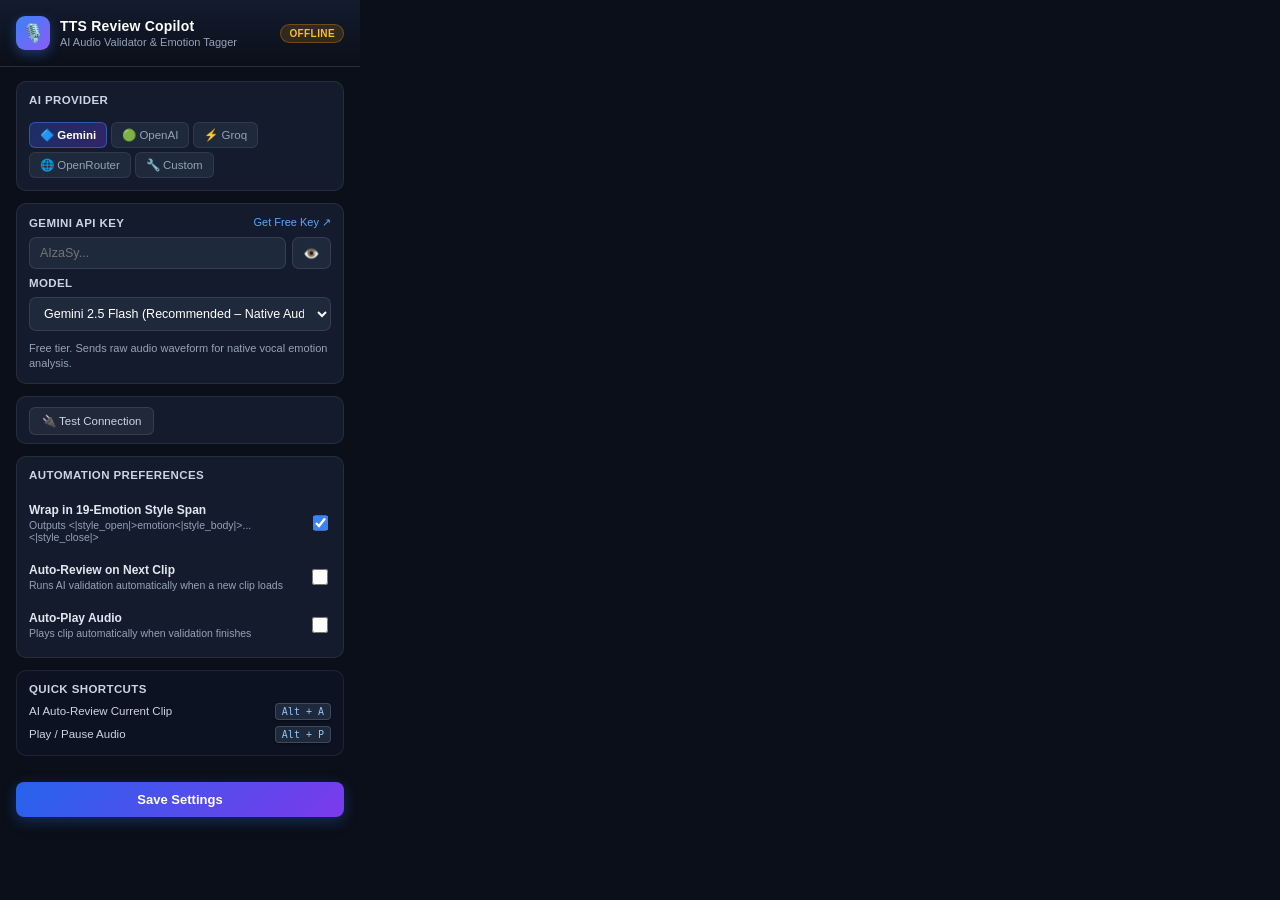
==== popup/popup.html @ 8e85fcc0 "Initial commit: TTS browser extension Co-Authored-By: Claude Opus 4.8 <noreply@anthropic.com>" ====
<!DOCTYPE html>
<html lang="en">
<head>
  <meta charset="UTF-8">
  <meta name="viewport" content="width=device-width, initial-scale=1.0">
  <title>TTS Review AI Assistant</title>
  <link rel="stylesheet" href="popup.css">
</head>
<body>
  <div class="popup-container">
    <!-- Header -->
    <header class="popup-header">
      <div class="header-logo-row">
        <div class="logo-icon">🎙️</div>
        <div>
          <h1 class="header-title">TTS Review Copilot</h1>
          <p class="header-subtitle">AI Audio Validator & Emotion Tagger</p>
        </div>
      </div>
      <div id="status-pill" class="status-pill offline">Offline</div>
    </header>

    <!-- Main Content -->
    <main class="popup-body">

      <!-- Provider Tabs -->
      <section class="card provider-card">
        <div class="card-label" style="margin-bottom: 8px;">AI Provider</div>
        <div class="provider-tabs" id="provider-tabs">
          <button class="provider-tab active" data-provider="gemini">🔷 Gemini</button>
          <button class="provider-tab" data-provider="openai">🟢 OpenAI</button>
          <button class="provider-tab" data-provider="groq">⚡ Groq</button>
          <button class="provider-tab" data-provider="openrouter">🌐 OpenRouter</button>
          <button class="provider-tab" data-provider="custom">🔧 Custom</button>
        </div>
      </section>

      <!-- Gemini Config -->
      <section class="card provider-config" id="config-gemini">
        <div class="card-header">
          <label class="card-label">Gemini API Key</label>
          <a href="https://aistudio.google.com/app/apikey" target="_blank" class="link-small">Get Free Key ↗</a>
        </div>
        <div class="input-with-button">
          <input type="password" id="gemini-key" placeholder="AIzaSy..." autocomplete="off">
          <button type="button" class="btn-icon toggle-vis" data-target="gemini-key">👁️</button>
        </div>
        <label class="card-label" for="gemini-model">Model</label>
        <select id="gemini-model" class="custom-select">
          <option value="gemini-2.5-flash">Gemini 2.5 Flash (Recommended – Native Audio)</option>
          <option value="gemini-2.0-flash">Gemini 2.0 Flash</option>
          <option value="gemini-1.5-flash">Gemini 1.5 Flash</option>
        </select>
        <p class="card-hint">Free tier. Sends raw audio waveform for native vocal emotion analysis.</p>
      </section>

      <!-- OpenAI Config -->
      <section class="card provider-config" id="config-openai" style="display:none;">
        <div class="card-header">
          <label class="card-label">OpenAI API Key</label>
          <a href="https://platform.openai.com/api-keys" target="_blank" class="link-small">Get Key ↗</a>
        </div>
        <div class="input-with-button">
          <input type="password" id="openai-key" placeholder="sk-..." autocomplete="off">
          <button type="button" class="btn-icon toggle-vis" data-target="openai-key">👁️</button>
        </div>
        <label class="card-label" for="openai-model">Model</label>
        <select id="openai-model" class="custom-select">
          <option value="gpt-4o-audio-preview">GPT-4o Audio Preview (Native Audio Input)</option>
          <option value="gpt-4o">GPT-4o</option>
          <option value="gpt-4o-mini">GPT-4o Mini</option>
          <option value="gpt-4.1-mini">GPT-4.1 Mini</option>
        </select>
        <p class="card-hint">gpt-4o-audio-preview supports native audio input for emotion detection.</p>
      </section>

      <!-- Groq Config -->
      <section class="card provider-config" id="config-groq" style="display:none;">
        <div class="card-header">
          <label class="card-label">Groq API Key</label>
          <a href="https://console.groq.com/keys" target="_blank" class="link-small">Get Free Key ↗</a>
        </div>
        <div class="input-with-button">
          <input type="password" id="groq-key" placeholder="gsk_..." autocomplete="off">
          <button type="button" class="btn-icon toggle-vis" data-target="groq-key">👁️</button>
        </div>
        <label class="card-label" for="groq-model">Model</label>
        <select id="groq-model" class="custom-select">
          <option value="llama-3.3-70b-versatile">Llama 3.3 70B Versatile</option>
          <option value="llama-3.1-8b-instant">Llama 3.1 8B Instant (Fastest)</option>
          <option value="gemma2-9b-it">Gemma 2 9B</option>
          <option value="mixtral-8x7b-32768">Mixtral 8x7B</option>
        </select>
        <p class="card-hint">Ultra-fast inference. Audio auto-transcribed via Whisper Large v3, then formatted by LLM.</p>
      </section>

      <!-- OpenRouter Config -->
      <section class="card provider-config" id="config-openrouter" style="display:none;">
        <div class="card-header">
          <label class="card-label">OpenRouter API Key</label>
          <a href="https://openrouter.ai/keys" target="_blank" class="link-small">Get Key ↗</a>
        </div>
        <div class="input-with-button">
          <input type="password" id="openrouter-key" placeholder="sk-or-..." autocomplete="off">
          <button type="button" class="btn-icon toggle-vis" data-target="openrouter-key">👁️</button>
        </div>
        <label class="card-label" for="openrouter-model">Model</label>
        <select id="openrouter-model" class="custom-select">
          <option value="google/gemini-2.5-flash">Google Gemini 2.5 Flash</option>
          <option value="openai/gpt-4o">OpenAI GPT-4o</option>
          <option value="anthropic/claude-sonnet-4">Anthropic Claude Sonnet 4</option>
          <option value="meta-llama/llama-3.3-70b-instruct">Meta Llama 3.3 70B</option>
          <option value="deepseek/deepseek-chat-v3-0324">DeepSeek V3</option>
        </select>
        <p class="card-hint">Routes to 300+ models from multiple providers through one key.</p>
      </section>

      <!-- Custom / Local Config -->
      <section class="card provider-config" id="config-custom" style="display:none;">
        <label class="card-label">Base URL (OpenAI-compatible)</label>
        <input type="text" id="custom-url" class="custom-select" placeholder="http://localhost:11434/v1" value="http://localhost:11434/v1">
        <label class="card-label">API Key (optional)</label>
        <div class="input-with-button">
          <input type="password" id="custom-key" placeholder="Leave blank for local..." autocomplete="off">
          <button type="button" class="btn-icon toggle-vis" data-target="custom-key">👁️</button>
        </div>
        <label class="card-label">Model Name</label>
        <input type="text" id="custom-model" class="custom-select" placeholder="llama3" value="llama3">
        <p class="card-hint">Works with Ollama, LM Studio, vLLM, LocalAI, or any OpenAI-compatible endpoint.</p>
      </section>

      <!-- Test Button -->
      <section class="card" style="padding: 8px 12px;">
        <div class="action-row-tight">
          <button type="button" id="btn-test-key" class="btn-secondary">🔌 Test Connection</button>
          <span id="test-status" class="test-feedback"></span>
        </div>
      </section>

      <!-- Review Preferences -->
      <section class="card">
        <div class="card-label" style="margin-bottom: 8px;">Automation Preferences</div>
        <label class="toggle-row">
          <span class="toggle-text">
            <strong>Wrap in 19-Emotion Style Span</strong>
            <small>Outputs &lt;|style_open|&gt;emotion&lt;|style_body|&gt;...&lt;|style_close|&gt;</small>
          </span>
          <input type="checkbox" id="pref-style-span" checked>
        </label>
        <label class="toggle-row">
          <span class="toggle-text">
            <strong>Auto-Review on Next Clip</strong>
            <small>Runs AI validation automatically when a new clip loads</small>
          </span>
          <input type="checkbox" id="pref-autorun">
        </label>
        <label class="toggle-row">
          <span class="toggle-text">
            <strong>Auto-Play Audio</strong>
            <small>Plays clip automatically when validation finishes</small>
          </span>
          <input type="checkbox" id="pref-autoplay">
        </label>
      </section>

      <!-- Shortcuts Reference -->
      <section class="card shortcuts-card">
        <div class="card-label">Quick Shortcuts</div>
        <div class="shortcut-list">
          <div class="shortcut-item">
            <span class="shortcut-name">AI Auto-Review Current Clip</span>
            <kbd>Alt + A</kbd>
          </div>
          <div class="shortcut-item">
            <span class="shortcut-name">Play / Pause Audio</span>
            <kbd>Alt + P</kbd>
          </div>
        </div>
      </section>
    </main>

    <!-- Footer -->
    <footer class="popup-footer">
      <button type="button" id="btn-save" class="btn-primary">Save Settings</button>
      <div id="save-msg" class="save-msg"></div>
    </footer>
  </div>

  <script src="popup.js"></script>
</body>
</html>
---- popup/popup.css ----
/* Extension Popup Styles */

:root {
  --bg-main: #0b0f19;
  --bg-card: #141b2d;
  --bg-input: #1e293b;
  --border-color: rgba(255, 255, 255, 0.08);
  --border-highlight: rgba(59, 130, 246, 0.4);
  --primary: #3b82f6;
  --primary-hover: #2563eb;
  --accent: #8b5cf6;
  --success: #10b981;
  --warning: #f59e0b;
  --danger: #ef4444;
  --text-main: #f8fafc;
  --text-dim: #94a3b8;
  --font-family: -apple-system, BlinkMacSystemFont, "Segoe UI", Roboto, "Helvetica Neue", Arial, sans-serif;
}

body {
  margin: 0;
  padding: 0;
  width: 360px;
  background-color: var(--bg-main);
  color: var(--text-main);
  font-family: var(--font-family);
  font-size: 13px;
  user-select: none;
}

.popup-container {
  display: flex;
  flex-direction: column;
}

/* Header */
.popup-header {
  padding: 16px;
  background: linear-gradient(180deg, #131b2e 0%, var(--bg-main) 100%);
  border-bottom: 1px solid var(--border-color);
  display: flex;
  align-items: center;
  justify-content: space-between;
}

.header-logo-row {
  display: flex;
  align-items: center;
  gap: 10px;
}

.logo-icon {
  width: 34px;
  height: 34px;
  background: linear-gradient(135deg, #3b82f6, #8b5cf6);
  border-radius: 9px;
  display: flex;
  align-items: center;
  justify-content: center;
  font-size: 18px;
  box-shadow: 0 4px 12px rgba(59, 130, 246, 0.35);
}

.header-title {
  margin: 0;
  font-size: 14px;
  font-weight: 700;
  color: #fff;
  letter-spacing: 0.2px;
}

.header-subtitle {
  margin: 2px 0 0 0;
  font-size: 11px;
  color: var(--text-dim);
}

.status-pill {
  font-size: 10px;
  font-weight: 600;
  padding: 3px 8px;
  border-radius: 20px;
  text-transform: uppercase;
  letter-spacing: 0.4px;
}

.status-pill.online {
  background: rgba(16, 185, 129, 0.15);
  color: #34d399;
  border: 1px solid rgba(16, 185, 129, 0.3);
}

.status-pill.offline {
  background: rgba(245, 158, 11, 0.15);
  color: #fbbf24;
  border: 1px solid rgba(245, 158, 11, 0.3);
}

/* Provider Tabs */
.provider-card {
  padding: 10px 12px;
}

.provider-tabs {
  display: flex;
  flex-wrap: wrap;
  gap: 4px;
}

.provider-tab {
  background: var(--bg-input);
  border: 1px solid rgba(255, 255, 255, 0.08);
  color: var(--text-dim);
  padding: 5px 10px;
  border-radius: 6px;
  font-size: 11.5px;
  font-weight: 500;
  cursor: pointer;
  transition: all 0.15s ease;
}

.provider-tab:hover {
  background: rgba(59, 130, 246, 0.15);
  color: #93c5fd;
  border-color: rgba(59, 130, 246, 0.3);
}

.provider-tab.active {
  background: linear-gradient(135deg, rgba(37, 99, 235, 0.3), rgba(124, 58, 237, 0.3));
  color: #fff;
  border-color: rgba(59, 130, 246, 0.5);
  font-weight: 600;
}

/* Body */
.popup-body {
  padding: 14px 16px;
  display: flex;
  flex-direction: column;
  gap: 12px;
}

.card {
  background: var(--bg-card);
  border: 1px solid var(--border-color);
  border-radius: 10px;
  padding: 12px;
  display: flex;
  flex-direction: column;
  gap: 8px;
}

.card-header {
  display: flex;
  justify-content: space-between;
  align-items: center;
}

.card-label {
  font-size: 11.5px;
  font-weight: 600;
  color: #cbd5e1;
  text-transform: uppercase;
  letter-spacing: 0.4px;
}

.link-small {
  font-size: 11px;
  color: #60a5fa;
  text-decoration: none;
}

.link-small:hover {
  text-decoration: underline;
}

.card-hint {
  margin: 2px 0 0 0;
  font-size: 11px;
  color: var(--text-dim);
  line-height: 1.35;
}

/* Form Elements */
.input-with-button {
  display: flex;
  gap: 6px;
  position: relative;
}

input[type="password"],
input[type="text"],
.custom-select {
  width: 100%;
  box-sizing: border-box;
  background: var(--bg-input);
  border: 1px solid rgba(255, 255, 255, 0.1);
  border-radius: 7px;
  color: #fff;
  padding: 8px 10px;
  font-size: 12.5px;
  transition: all 0.2s ease;
}

input:focus,
.custom-select:focus {
  outline: none;
  border-color: var(--primary);
  box-shadow: 0 0 0 2px rgba(59, 130, 246, 0.2);
}

.btn-icon {
  background: var(--bg-input);
  border: 1px solid rgba(255, 255, 255, 0.1);
  color: var(--text-dim);
  border-radius: 7px;
  padding: 0 10px;
  cursor: pointer;
  display: flex;
  align-items: center;
  justify-content: center;
}

.btn-icon:hover {
  background: rgba(255, 255, 255, 0.08);
  color: #fff;
}

.action-row-tight {
  display: flex;
  align-items: center;
  gap: 8px;
  margin-top: 2px;
}

.btn-secondary {
  background: rgba(255, 255, 255, 0.06);
  border: 1px solid rgba(255, 255, 255, 0.1);
  color: #cbd5e1;
  padding: 6px 12px;
  border-radius: 6px;
  font-size: 11.5px;
  font-weight: 500;
  cursor: pointer;
  transition: all 0.15s ease;
}

.btn-secondary:hover {
  background: rgba(255, 255, 255, 0.12);
  color: #fff;
}

.test-feedback {
  font-size: 11px;
}

.test-feedback.success {
  color: #34d399;
}

.test-feedback.error {
  color: #f87171;
}

/* Toggles */
.toggle-row {
  display: flex;
  align-items: center;
  justify-content: space-between;
  padding: 6px 0;
  cursor: pointer;
}

.toggle-text {
  display: flex;
  flex-direction: column;
  gap: 2px;
}

.toggle-text strong {
  font-size: 12px;
  color: #e2e8f0;
}

.toggle-text small {
  font-size: 10.5px;
  color: var(--text-dim);
}

.toggle-row input[type="checkbox"] {
  width: 16px;
  height: 16px;
  cursor: pointer;
  accent-color: var(--primary);
}

/* Shortcuts */
.shortcuts-card {
  background: rgba(15, 23, 42, 0.5);
}

.shortcut-list {
  display: flex;
  flex-direction: column;
  gap: 6px;
}

.shortcut-item {
  display: flex;
  justify-content: space-between;
  align-items: center;
  font-size: 11.5px;
  color: #cbd5e1;
}

kbd {
  background: #1e293b;
  border: 1px solid rgba(255, 255, 255, 0.15);
  border-radius: 4px;
  padding: 2px 6px;
  font-size: 10px;
  font-family: ui-monospace, SFMono-Regular, monospace;
  box-shadow: 0 1px 2px rgba(0,0,0,0.4);
  color: #93c5fd;
}

/* Footer */
.popup-footer {
  padding: 12px 16px 16px 16px;
  display: flex;
  flex-direction: column;
  gap: 6px;
}

.btn-primary {
  background: linear-gradient(135deg, #2563eb, #7c3aed);
  border: none;
  color: #fff;
  padding: 10px 14px;
  border-radius: 8px;
  font-weight: 600;
  font-size: 13px;
  cursor: pointer;
  box-shadow: 0 4px 14px rgba(37, 99, 235, 0.35);
  transition: all 0.2s cubic-bezier(0.16, 1, 0.3, 1);
}

.btn-primary:hover {
  transform: translateY(-1px);
  filter: brightness(1.1);
  box-shadow: 0 6px 18px rgba(37, 99, 235, 0.45);
}

.btn-primary:active {
  transform: translateY(1px);
}

.save-msg {
  font-size: 11.5px;
  text-align: center;
  color: #34d399;
  min-height: 16px;
}
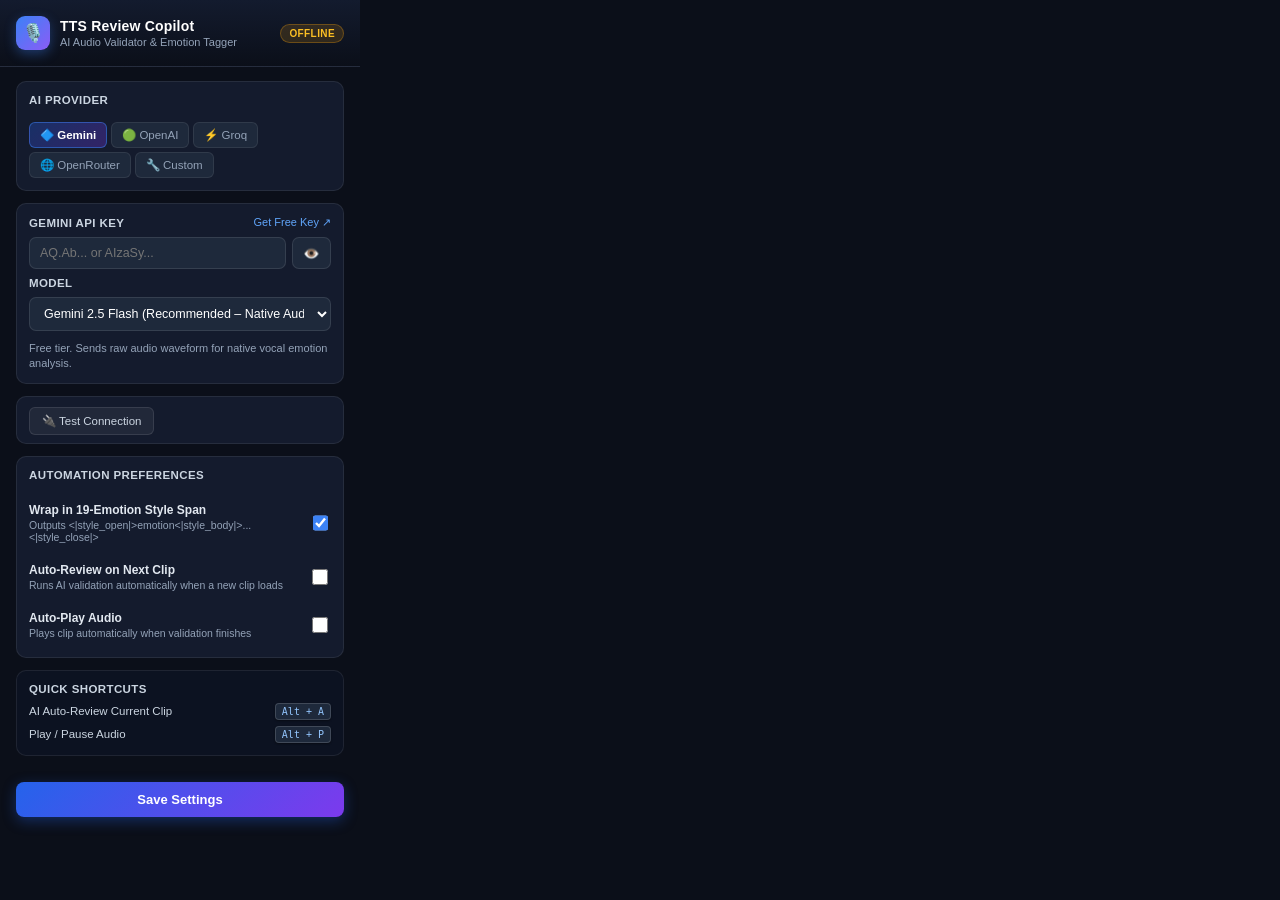
==== commit b9059865: "Support new Gemini "AQ." auth keys via x-goog-api-key header Google is migrating Gemini API keys fro" ====
--- a/popup/popup.html
+++ b/popup/popup.html
@@ -42,7 +42,7 @@
           <a href="https://aistudio.google.com/app/apikey" target="_blank" class="link-small">Get Free Key ↗</a>
         </div>
         <div class="input-with-button">
-          <input type="password" id="gemini-key" placeholder="AIzaSy..." autocomplete="off">
+          <input type="password" id="gemini-key" placeholder="AQ.Ab... or AIzaSy..." autocomplete="off">
           <button type="button" class="btn-icon toggle-vis" data-target="gemini-key">👁️</button>
         </div>
         <label class="card-label" for="gemini-model">Model</label>
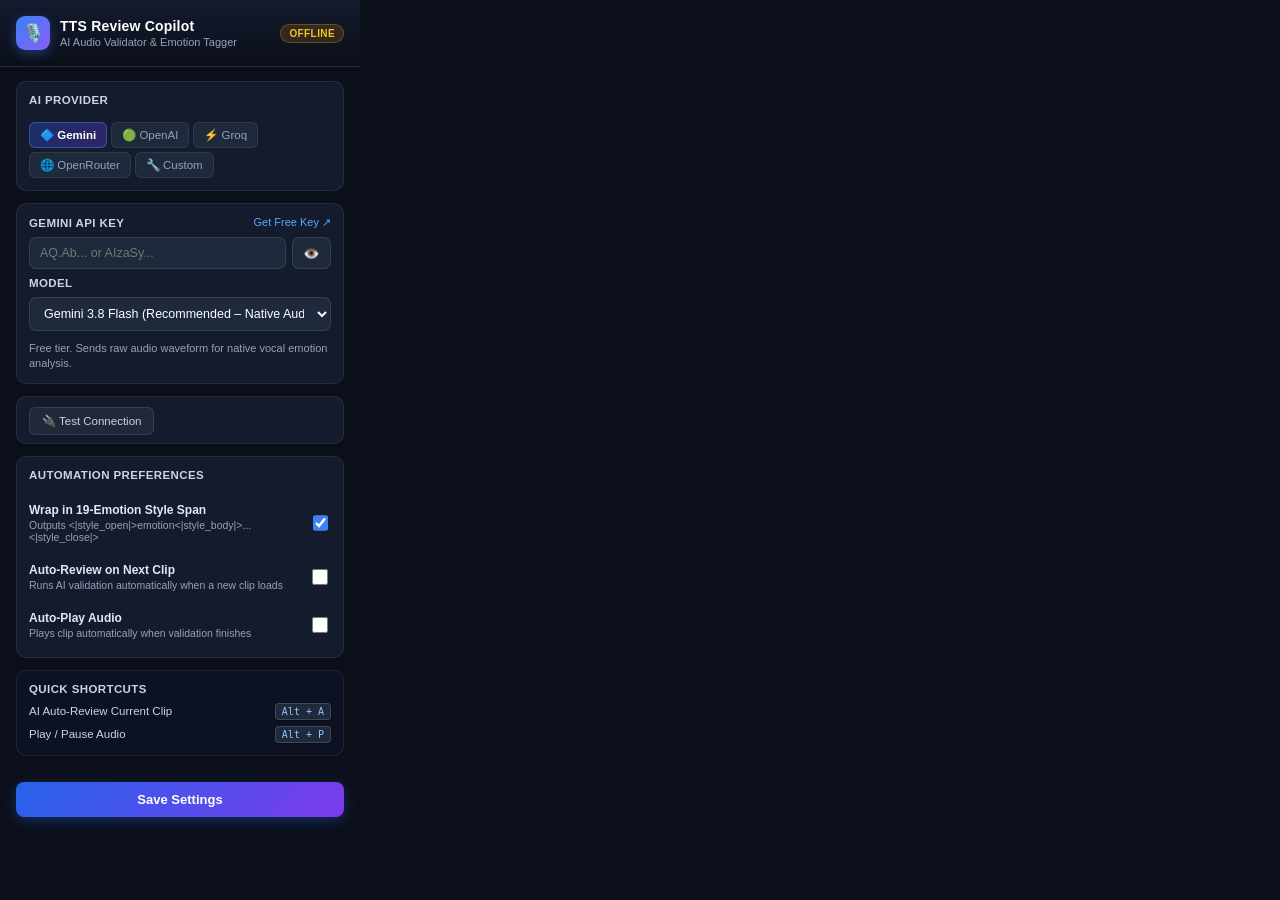
==== commit f3501fbd: "Fix 404 by replacing retired Gemini models with current ones Root cause of the "API Key invalid or m" ====
--- a/popup/popup.html
+++ b/popup/popup.html
@@ -47,9 +47,9 @@
         </div>
         <label class="card-label" for="gemini-model">Model</label>
         <select id="gemini-model" class="custom-select">
-          <option value="gemini-2.5-flash">Gemini 2.5 Flash (Recommended – Native Audio)</option>
-          <option value="gemini-2.0-flash">Gemini 2.0 Flash</option>
-          <option value="gemini-1.5-flash">Gemini 1.5 Flash</option>
+          <option value="gemini-3.8-flash">Gemini 3.8 Flash (Recommended – Native Audio)</option>
+          <option value="gemini-flash-latest">Gemini Flash (Latest – auto-updates)</option>
+          <option value="gemini-3.5-flash">Gemini 3.5 Flash</option>
         </select>
         <p class="card-hint">Free tier. Sends raw audio waveform for native vocal emotion analysis.</p>
       </section>
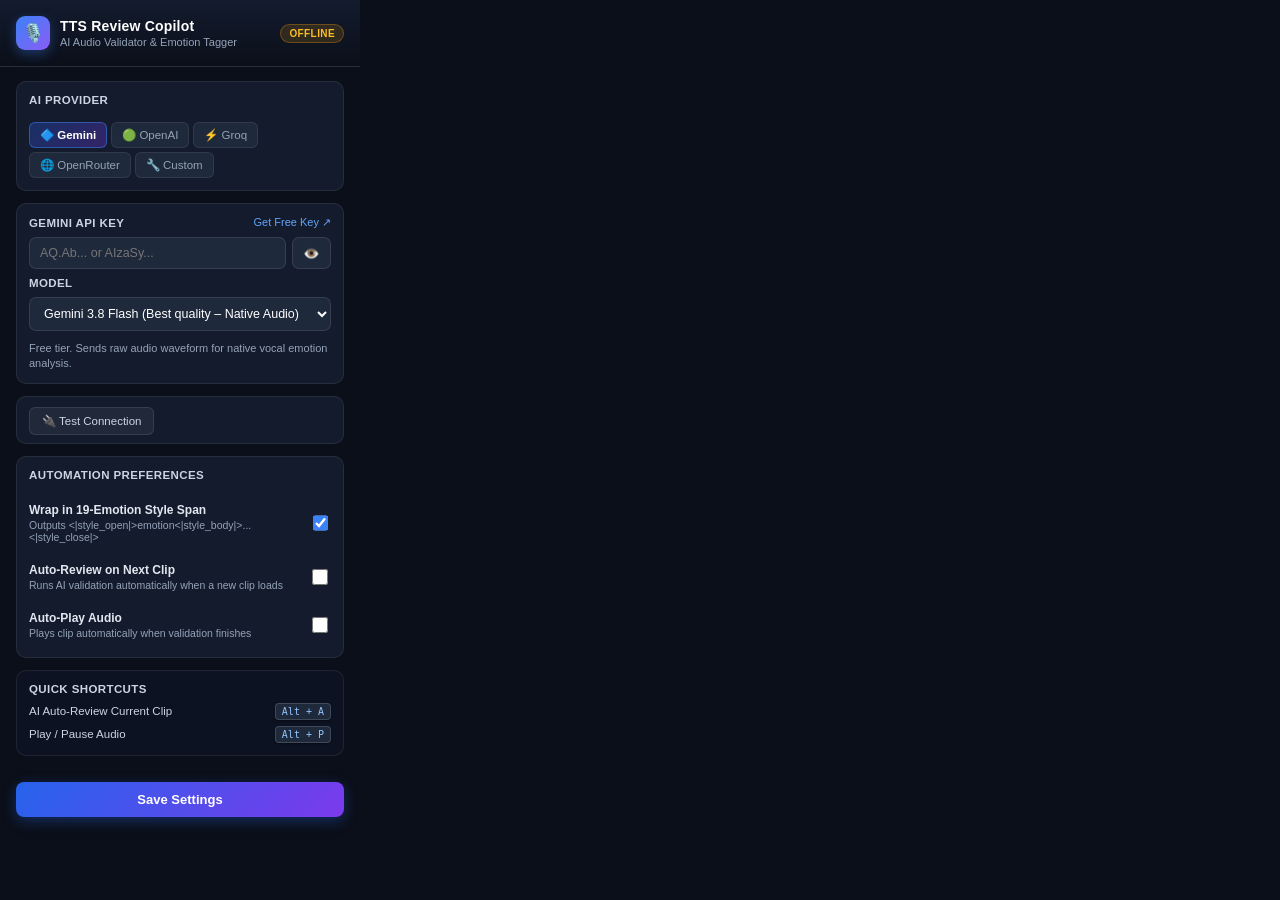
==== commit 4e99accb: "Handle 429 quota errors and offer higher-quota Lite models - Retry only 503 (transient overload); do" ====
--- a/popup/popup.html
+++ b/popup/popup.html
@@ -47,9 +47,10 @@
         </div>
         <label class="card-label" for="gemini-model">Model</label>
         <select id="gemini-model" class="custom-select">
-          <option value="gemini-3.8-flash">Gemini 3.8 Flash (Recommended – Native Audio)</option>
+          <option value="gemini-3.8-flash">Gemini 3.8 Flash (Best quality – Native Audio)</option>
+          <option value="gemini-flash-lite-latest">Gemini Flash Lite (Higher free quota – Audio)</option>
+          <option value="gemini-3.5-flash-lite">Gemini 3.5 Flash Lite (Higher free quota)</option>
           <option value="gemini-flash-latest">Gemini Flash (Latest – auto-updates)</option>
-          <option value="gemini-3.5-flash">Gemini 3.5 Flash</option>
         </select>
         <p class="card-hint">Free tier. Sends raw audio waveform for native vocal emotion analysis.</p>
       </section>
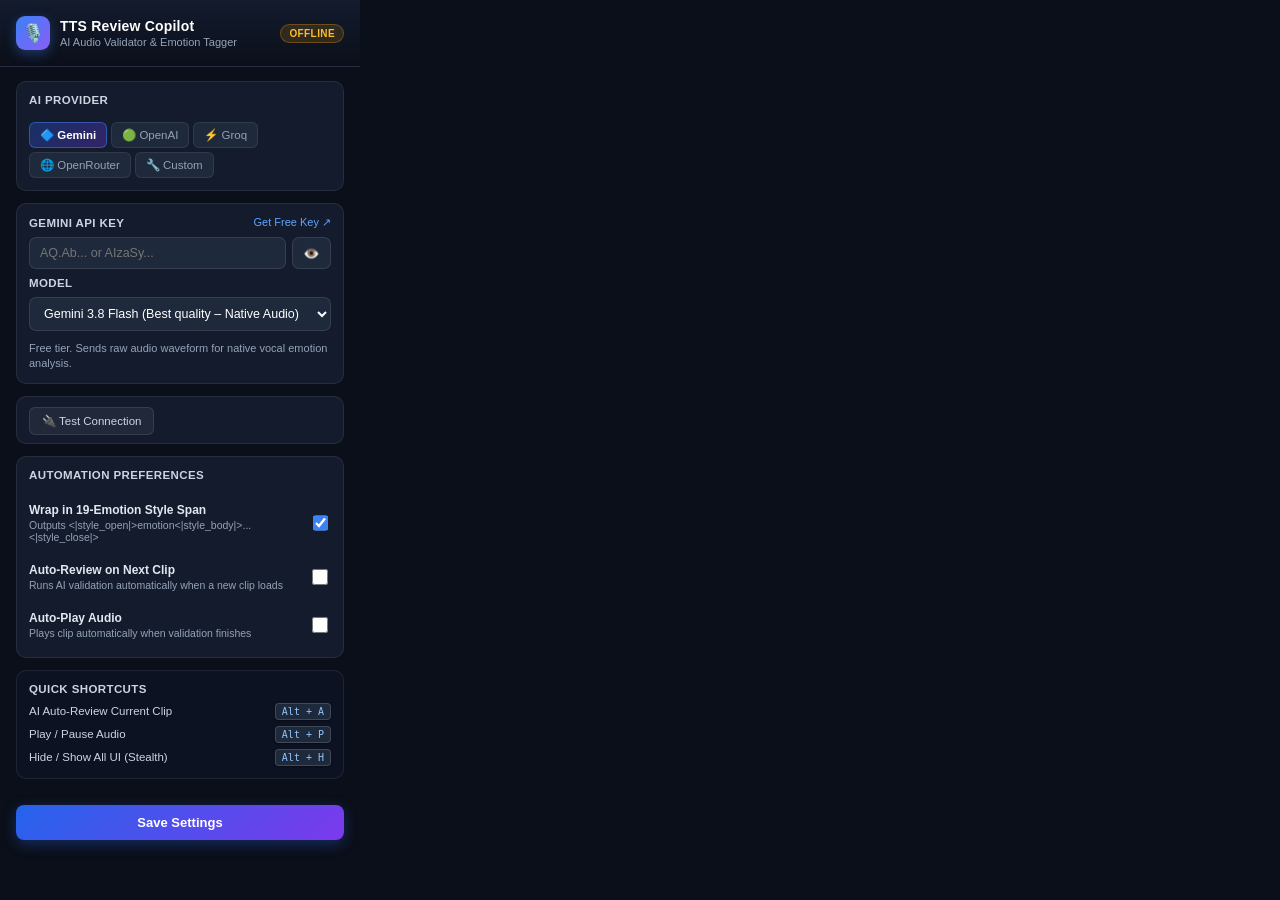
==== commit 9b3f1bb9: "Add Alt+H stealth mode to hide all UI for screen sharing Toggles a data attribute on <html> that hid" ====
--- a/popup/popup.html
+++ b/popup/popup.html
@@ -176,6 +176,10 @@
             <span class="shortcut-name">Play / Pause Audio</span>
             <kbd>Alt + P</kbd>
           </div>
+          <div class="shortcut-item">
+            <span class="shortcut-name">Hide / Show All UI (Stealth)</span>
+            <kbd>Alt + H</kbd>
+          </div>
         </div>
       </section>
     </main>
